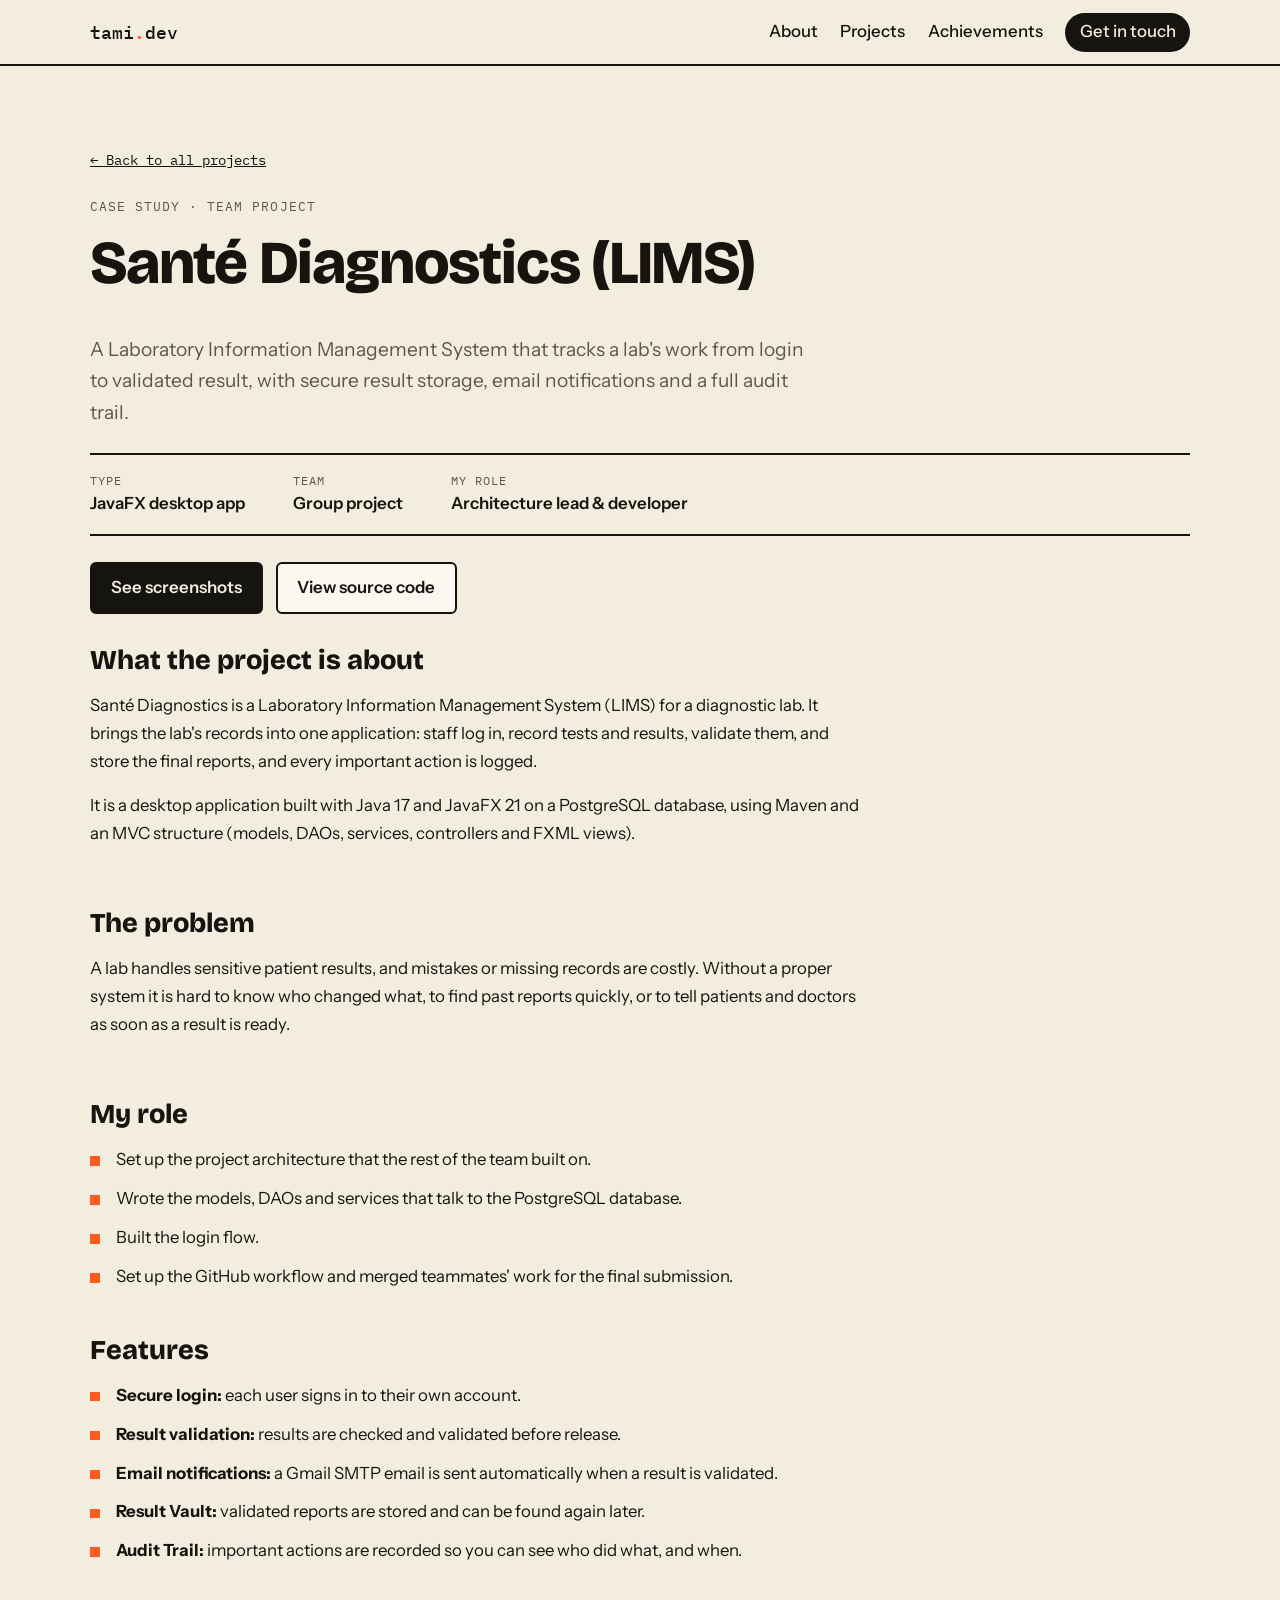
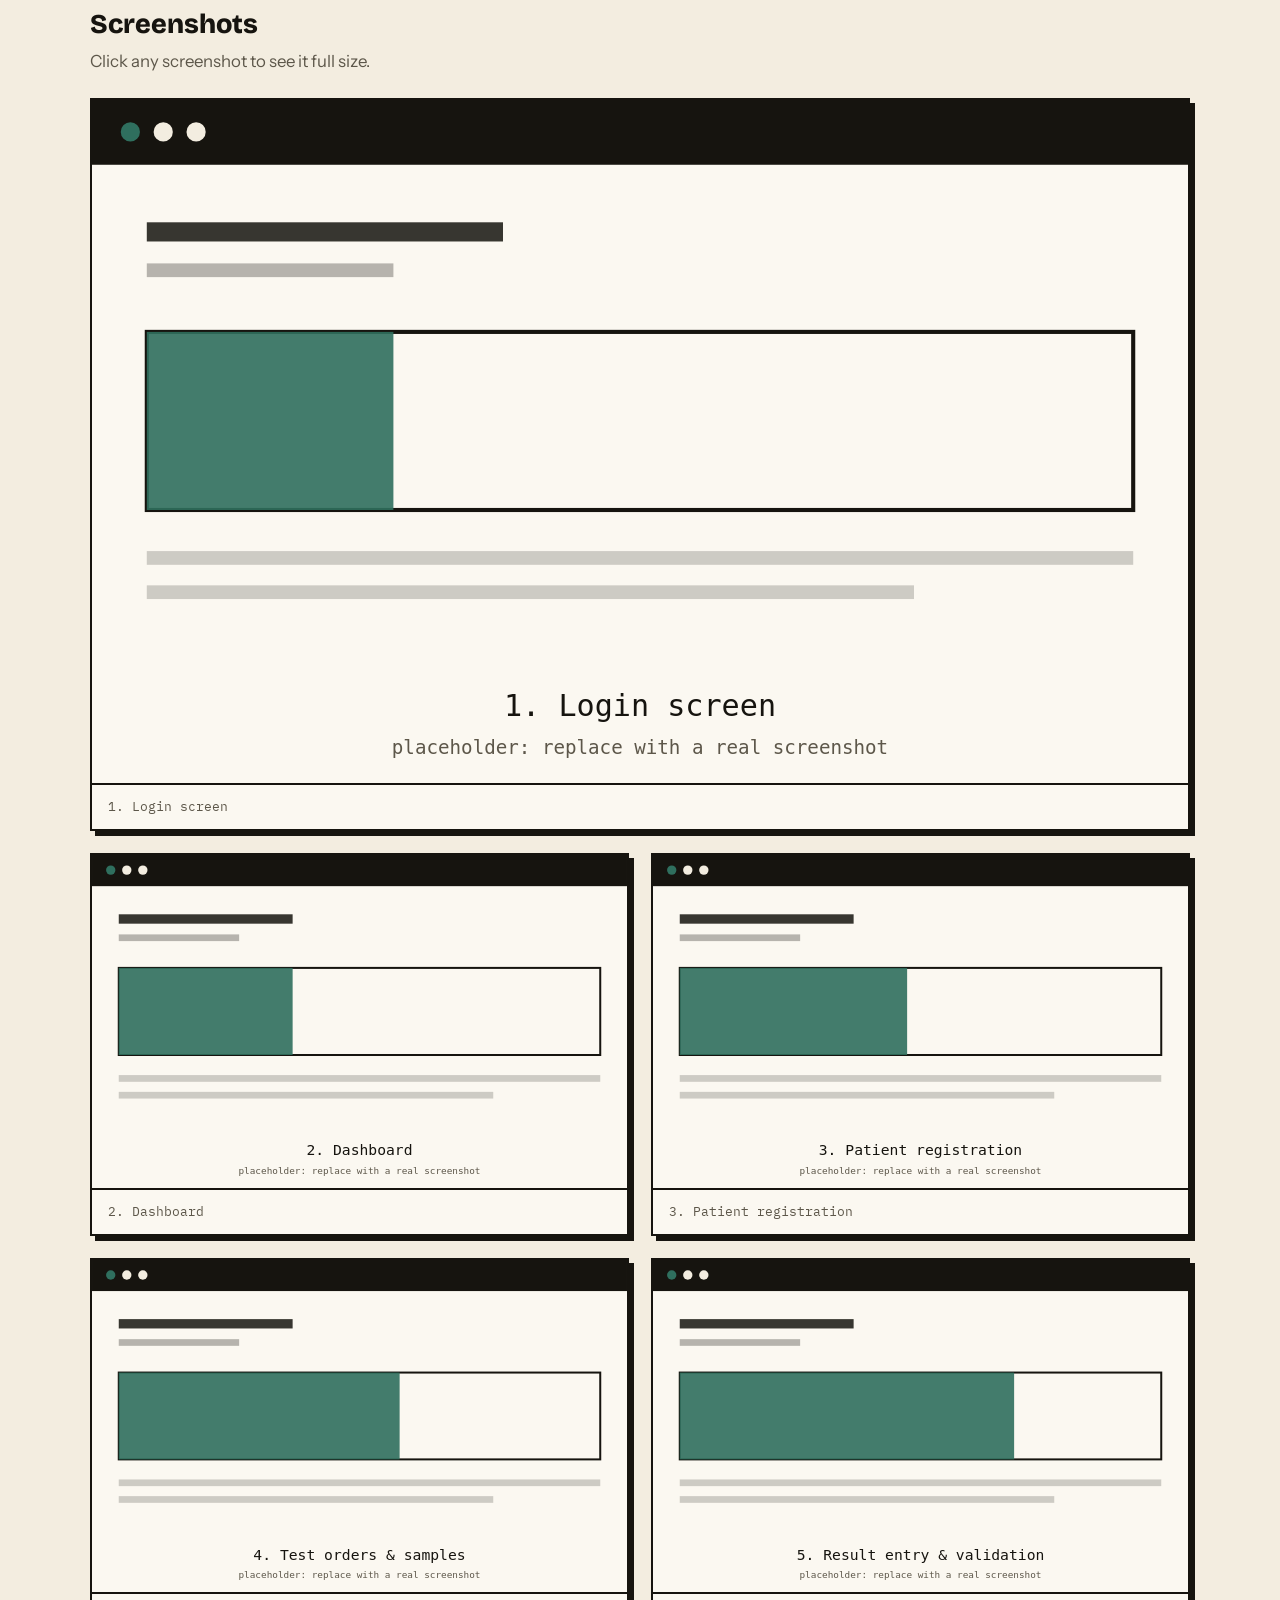
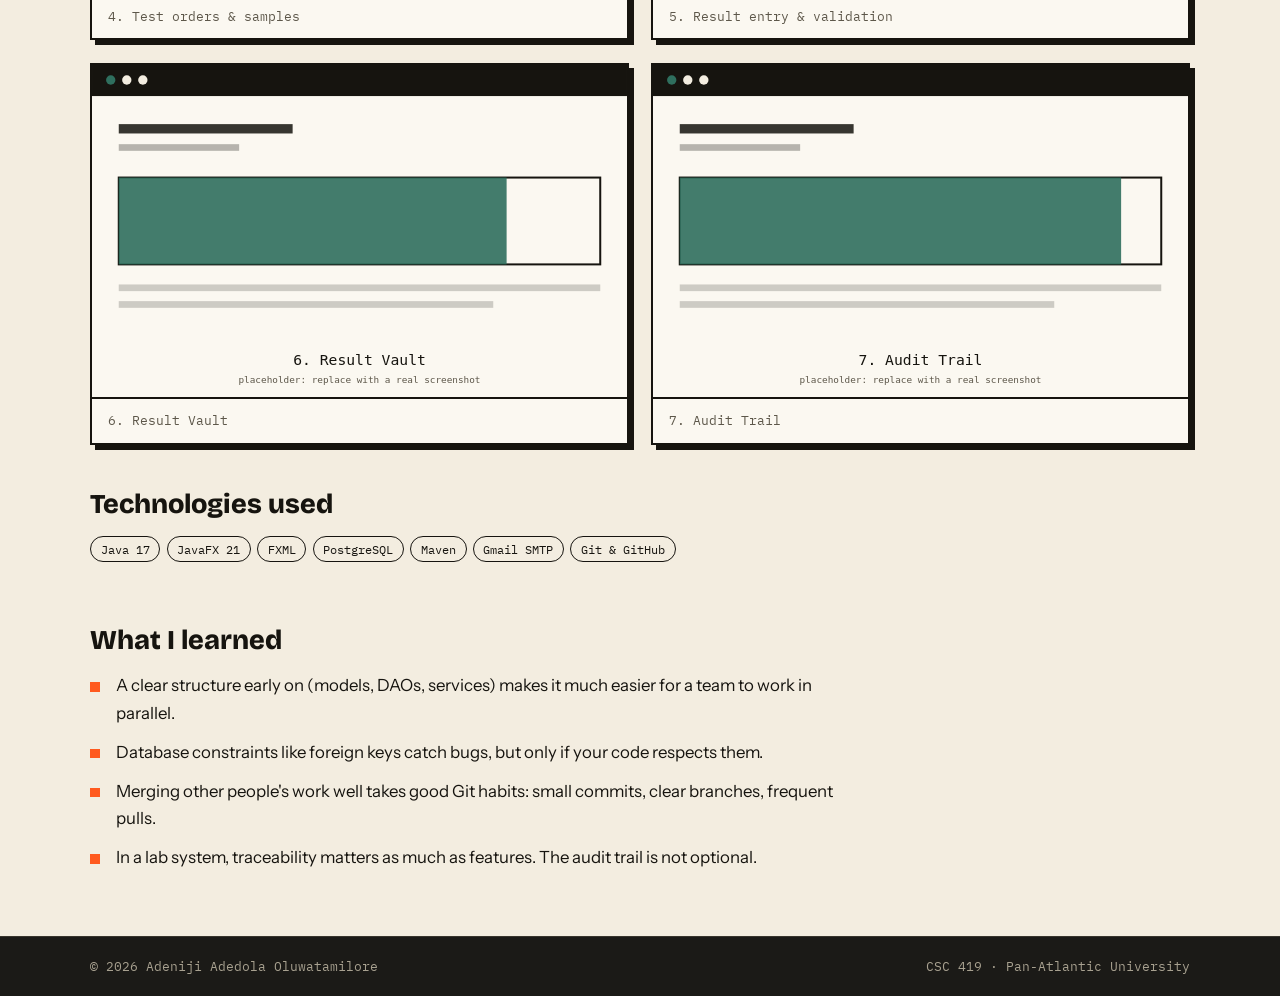
==== project-sante.html @ e52cd2a5 "Add Sante diagnostics project page" ====
<!DOCTYPE html>
<html lang="en">
<head>
  <meta charset="UTF-8">
  <meta name="viewport" content="width=device-width, initial-scale=1.0">
  <title>Santé Diagnostics (LIMS) | Tami Adeniji</title>
  <meta name="description" content="Case study: Santé Diagnostics, a JavaFX and PostgreSQL Laboratory Information Management System built as a team.">

  <link rel="preconnect" href="https://fonts.googleapis.com">
  <link rel="preconnect" href="https://fonts.gstatic.com" crossorigin>
  <link href="https://fonts.googleapis.com/css2?family=Bricolage+Grotesque:opsz,wght@12..96,500;12..96,800&family=IBM+Plex+Mono:wght@400;500&family=Instrument+Sans:wght@400;500;600&display=swap" rel="stylesheet">
  <link rel="stylesheet" href="css/style.css">
</head>
<body>

  <header class="site-header">
    <div class="wrap header-inner">
      <a href="index.html" class="logo" aria-label="Home">tami<span>.</span>dev</a>

      <button class="menu-toggle" id="menuToggle" aria-expanded="false" aria-controls="mainNav">Menu</button>

      <nav id="mainNav" class="main-nav" aria-label="Main navigation">
        <a href="index.html#about">About</a>
        <a href="index.html#projects">Projects</a>
        <a href="index.html#achievements">Achievements</a>
        <a href="index.html#contact" class="nav-cta">Get in touch</a>
      </nav>
    </div>
  </header>

  <main class="wrap">

    <!-- ============ TITLE ============ -->
    <section class="detail-hero">
      <a class="back-link" href="index.html#projects">&larr; Back to all projects</a>
      <p class="label">Case study · Team project</p>
      <h1>Santé Diagnostics (LIMS)</h1>
      <!-- EDIT: one-line summary -->
      <p class="hero-lead">
        A Laboratory Information Management System that tracks a lab's work from login to
        validated result, with secure result storage, email notifications and a full audit trail.
      </p>

      <dl class="detail-meta">
        <!-- EDIT: check these -->
        <div><dt>Type</dt><dd>JavaFX desktop app</dd></div>
        <div><dt>Team</dt><dd>Group project</dd></div>
        <div><dt>My role</dt><dd>Architecture lead &amp; developer</dd></div>
      </dl>

      <div class="hero-actions">
        <a class="btn btn-solid" href="#screenshots">See screenshots</a>
        <!-- EDIT: your real GitHub repo, or delete this line if the repo is private -->
        <a class="btn" href="https://github.com/YOUR-USERNAME/sante-diagnostics" target="_blank" rel="noopener">View source code</a>
      </div>
    </section>

    <div class="detail-body">

      <!-- ============ OVERVIEW ============ -->
      <section class="detail-block">
        <h2>What the project is about</h2>
        <!-- EDIT: rewrite in your own words -->
        <p>
          Santé Diagnostics is a Laboratory Information Management System (LIMS) for a
          diagnostic lab. It brings the lab's records into one application: staff log in,
          record tests and results, validate them, and store the final reports, and every
          important action is logged.
        </p>
        <p>
          It is a desktop application built with Java 17 and JavaFX 21 on a PostgreSQL
          database, using Maven and an MVC structure (models, DAOs, services, controllers
          and FXML views).
        </p>
      </section>

      <!-- ============ PROBLEM ============ -->
      <section class="detail-block">
        <h2>The problem</h2>
        <!-- EDIT: describe the real problem in your own words -->
        <p>
          A lab handles sensitive patient results, and mistakes or missing records are costly.
          Without a proper system it is hard to know who changed what, to find past reports
          quickly, or to tell patients and doctors as soon as a result is ready.
        </p>
      </section>

      <!-- ============ MY ROLE ============ -->
      <section class="detail-block">
        <h2>My role</h2>
        <!-- EDIT -->
        <ul class="feature-list">
          <li>Set up the project architecture that the rest of the team built on.</li>
          <li>Wrote the models, DAOs and services that talk to the PostgreSQL database.</li>
          <li>Built the login flow.</li>
          <li>Set up the GitHub workflow and merged teammates' work for the final submission.</li>
        </ul>
      </section>

      <!-- ============ FEATURES ============ -->
      <section class="detail-block">
        <h2>Features</h2>
        <ul class="feature-list">
          <!-- EDIT: copy an <li> to add a feature -->
          <li><strong>Secure login:</strong> each user signs in to their own account.</li>
          <li><strong>Result validation:</strong> results are checked and validated before release.</li>
          <li><strong>Email notifications:</strong> a Gmail SMTP email is sent automatically when a result is validated.</li>
          <li><strong>Result Vault:</strong> validated reports are stored and can be found again later.</li>
          <li><strong>Audit Trail:</strong> important actions are recorded so you can see who did what, and when.</li>
        </ul>
      </section>

      <!-- ============ SCREENSHOTS ============ -->
      <!-- EDIT: put your real screenshots in the assets folder (e.g. sante-shot-1.png)
           and change each src below to match. Change the alt and figcaption text too.
           To add another screenshot, copy a whole <figure> block. -->
      <section class="detail-block shots" id="screenshots">
        <div class="shots-head">
          <h2>Screenshots</h2>
          <p class="section-note">Click any screenshot to see it full size.</p>
        </div>

        <figure class="shot-wide">
          <img src="assets/sante-shot-1.svg" alt="Santé Diagnostics login screen" width="800" height="500" loading="lazy">
          <figcaption>1. Login screen</figcaption>
        </figure>
        <figure>
          <img src="assets/sante-shot-2.svg" alt="Main dashboard" width="800" height="500" loading="lazy">
          <figcaption>2. Dashboard</figcaption>
        </figure>
        <figure>
          <img src="assets/sante-shot-3.svg" alt="Registering a patient" width="800" height="500" loading="lazy">
          <figcaption>3. Patient registration</figcaption>
        </figure>
        <figure>
          <img src="assets/sante-shot-4.svg" alt="Test orders and samples" width="800" height="500" loading="lazy">
          <figcaption>4. Test orders &amp; samples</figcaption>
        </figure>
        <figure>
          <img src="assets/sante-shot-5.svg" alt="Entering and validating a result" width="800" height="500" loading="lazy">
          <figcaption>5. Result entry &amp; validation</figcaption>
        </figure>
        <figure>
          <img src="assets/sante-shot-6.svg" alt="The Result Vault" width="800" height="500" loading="lazy">
          <figcaption>6. Result Vault</figcaption>
        </figure>
        <figure>
          <img src="assets/sante-shot-7.svg" alt="The Audit Trail" width="800" height="500" loading="lazy">
          <figcaption>7. Audit Trail</figcaption>
        </figure>
      </section>

      <!-- ============ TECHNOLOGIES ============ -->
      <section class="detail-block">
        <h2>Technologies used</h2>
        <ul class="chips">
          <li>Java 17</li><li>JavaFX 21</li><li>FXML</li><li>PostgreSQL</li><li>Maven</li><li>Gmail SMTP</li><li>Git &amp; GitHub</li>
        </ul>
      </section>

      <!-- ============ WHAT I LEARNED ============ -->
      <section class="detail-block">
        <h2>What I learned</h2>
        <ul class="feature-list">
          <!-- EDIT: make these personal -->
          <li>A clear structure early on (models, DAOs, services) makes it much easier for a team to work in parallel.</li>
          <li>Database constraints like foreign keys catch bugs, but only if your code respects them.</li>
          <li>Merging other people's work well takes good Git habits: small commits, clear branches, frequent pulls.</li>
          <li>In a lab system, traceability matters as much as features. The audit trail is not optional.</li>
        </ul>
      </section>

    </div>
  </main>

  <footer class="site-footer">
    <div class="wrap footer-inner">
      <p>© <span id="year">2026</span> Adeniji Adedola Oluwatamilore</p>
      <p>CSC 419 · Pan-Atlantic University</p>
    </div>
  </footer>

  <script src="js/main.js"></script>
</body>
</html>
---- css/style.css ----
/* ==========================================================
   style.css  |  Tami's portfolio
   EDIT THE COLOURS HERE: change a value once and the whole
   site updates.
   ========================================================== */

:root {
  --paper: #f3ede0;      /* page background (warm paper) */
  --ink: #16140f;        /* text + borders */
  --muted: #5d574a;      /* secondary text */
  --signal: #ff5a1f;     /* accent (orange, like a router status light) */
  --rack: #1b1a17;      /* dark sections */
  --card: #fbf8f1;       /* card background */

  --font-head: "Bricolage Grotesque", Georgia, sans-serif;
  --font-body: "Instrument Sans", system-ui, sans-serif;
  --font-mono: "IBM Plex Mono", ui-monospace, monospace;

  --border: 2px solid var(--ink);
  --shadow: 5px 5px 0 var(--ink);
}

/* ---------- Reset / base ---------- */
*, *::before, *::after { box-sizing: border-box; }
html { scroll-behavior: smooth; scroll-padding-top: 80px; }
body {
  margin: 0;
  background: var(--paper);
  color: var(--ink);
  font-family: var(--font-body);
  font-size: 1.05rem;
  line-height: 1.65;
  -webkit-font-smoothing: antialiased;
}
img { max-width: 100%; height: auto; display: block; }
a { color: inherit; }
h1, h2, h3 { font-family: var(--font-head); line-height: 1.1; margin: 0 0 0.6em; }
p { margin: 0 0 1em; }
ul, ol { margin: 0; padding: 0; list-style: none; }

.wrap { width: min(1100px, 100% - 2.5rem); margin-inline: auto; }

/* ---------- Header ---------- */
.site-header {
  position: sticky; top: 0; z-index: 10;
  background: var(--paper);
  border-bottom: var(--border);
}
.header-inner {
  display: flex; align-items: center; justify-content: space-between;
  padding-block: 0.8rem; gap: 1rem;
}
.logo {
  font-family: var(--font-mono); font-weight: 500; font-size: 1.15rem;
  text-decoration: none;
}
.logo span { color: var(--signal); }

.main-nav { display: flex; align-items: center; gap: 1.4rem; font-weight: 500; }
.main-nav a { text-decoration: none; }
.main-nav a:hover { text-decoration: underline; text-underline-offset: 4px; text-decoration-thickness: 2px; }
.nav-cta {
  background: var(--ink); color: var(--paper);
  padding: 0.35rem 0.9rem; border-radius: 999px;
}
.nav-cta:hover { background: var(--signal); text-decoration: none !important; }

.menu-toggle {
  display: none;
  font: inherit; font-family: var(--font-mono); font-size: 0.9rem;
  background: none; border: var(--border); padding: 0.3rem 0.8rem; cursor: pointer;
}

/* ---------- Small shared pieces ---------- */
.label {
  font-family: var(--font-mono); font-size: 0.8rem;
  text-transform: uppercase; letter-spacing: 0.08em; color: var(--muted);
  display: flex; align-items: center; gap: 0.5rem;
}
.led {
  width: 0.65rem; height: 0.65rem; border-radius: 50%;
  background: var(--signal); box-shadow: 0 0 0 3px rgba(255, 90, 31, 0.25);
  animation: blink 1.6s infinite;
}
@keyframes blink { 50% { opacity: 0.35; } }

.btn {
  display: inline-block; text-decoration: none; font-weight: 600;
  padding: 0.65rem 1.2rem; border: var(--border); border-radius: 6px;
  background: var(--card); color: var(--ink);
  transition: transform 0.12s, box-shadow 0.12s;
}
.btn:hover { transform: translate(-2px, -2px); box-shadow: 4px 4px 0 var(--ink); }
.btn-solid { background: var(--ink); color: var(--paper); }
.btn-signal { background: var(--signal); color: var(--ink); }
.btn-light { background: transparent; color: var(--paper); border-color: var(--paper); }
.btn-light:hover { box-shadow: 4px 4px 0 var(--paper); }

/* ---------- Hero ---------- */
.hero { padding-block: clamp(3rem, 9vw, 7rem) clamp(2rem, 6vw, 4rem); }
.hero h1 { font-size: clamp(2.3rem, 7vw, 4.8rem); font-weight: 800; max-width: 15ch; letter-spacing: -0.02em; }
.hero h1 em {
  font-style: normal; color: var(--paper);
  background: var(--signal); padding: 0 0.2em; box-decoration-break: clone;
  -webkit-box-decoration-break: clone;
}
.hero-lead { max-width: 56ch; font-size: 1.2rem; color: var(--muted); }
.hero-actions { display: flex; flex-wrap: wrap; gap: 0.8rem; margin-top: 1.6rem; }

/* ---------- Sections ---------- */
.section { padding-block: clamp(2.5rem, 6vw, 4.5rem); border-top: var(--border); }
.section h2 { font-size: clamp(1.8rem, 4vw, 2.6rem); font-weight: 800; display: flex; align-items: baseline; gap: 0.8rem; margin-bottom: 1.5rem; }
.num { font-family: var(--font-mono); font-size: 0.9rem; font-weight: 500; color: var(--signal); }
.section-note { color: var(--muted); margin-top: -0.8rem; margin-bottom: 1.5rem; }

/* About */
.about-grid { display: grid; grid-template-columns: repeat(3, 1fr); gap: 1.4rem; }
.card { background: var(--card); border: var(--border); box-shadow: var(--shadow); padding: 1.4rem; }
.card h3 { font-size: 1.3rem; }
.card p:last-child { margin-bottom: 0; }

/* Skills as patch-panel ports */
.ports { display: flex; flex-wrap: wrap; gap: 0.6rem; }
.ports li {
  font-family: var(--font-mono); font-size: 0.9rem;
  border: var(--border); background: var(--card);
  padding: 0.35rem 0.8rem 0.35rem 1.7rem; position: relative;
}
.ports li::before {
  content: ""; position: absolute; left: 0.65rem; top: 50%;
  width: 0.5rem; height: 0.5rem; margin-top: -0.25rem;
  background: var(--signal); border-radius: 50%;
}

/* Projects */
.project-grid { display: grid; grid-template-columns: repeat(2, 1fr); gap: 1.8rem; }
.project {
  display: flex; flex-direction: column;
  background: var(--card); border: var(--border); box-shadow: var(--shadow);
}
.project img { width: 100%; aspect-ratio: 16 / 10; object-fit: cover; border-bottom: var(--border); }
.project-body { padding: 1.3rem; display: flex; flex-direction: column; flex: 1; }
.project h3 { font-size: 1.45rem; margin-bottom: 0.4em; }
.chips { display: flex; flex-wrap: wrap; gap: 0.4rem; margin-bottom: 1.2rem; }
.chips li {
  font-family: var(--font-mono); font-size: 0.78rem;
  border: 1.5px solid var(--ink); border-radius: 999px; padding: 0.1rem 0.6rem;
}
.project-links { display: flex; flex-wrap: wrap; gap: 0.6rem; margin-top: auto; }

/* Achievements timeline */
.timeline { border-left: var(--border); margin-left: 0.4rem; }
.timeline li { display: grid; grid-template-columns: 9rem 1fr; gap: 1rem; padding: 0 0 1.8rem 1.4rem; position: relative; }
.timeline li::before {
  content: ""; position: absolute; left: -0.55rem; top: 0.35rem;
  width: 0.9rem; height: 0.9rem; background: var(--signal); border: var(--border); border-radius: 50%;
}
.when { font-family: var(--font-mono); font-size: 0.85rem; color: var(--muted); padding-top: 0.2rem; }
.timeline h3 { font-size: 1.2rem; margin-bottom: 0.3em; }
.timeline p { margin: 0; color: var(--muted); }

/* CTA band */
.cta { background: var(--rack); color: var(--paper); padding-block: clamp(3rem, 8vw, 5.5rem); }
.cta h2 { font-size: clamp(2.2rem, 6vw, 4rem); font-weight: 800; }
.cta p { max-width: 50ch; color: #cfc8b8; }

/* Footer */
.site-footer { background: var(--rack); color: #a8a190; border-top: 1px solid #38352d; font-family: var(--font-mono); font-size: 0.8rem; }
.footer-inner { display: flex; justify-content: space-between; flex-wrap: wrap; gap: 0.5rem; padding-block: 1.2rem; }
.footer-inner p { margin: 0; }

/* ---------- Project details page ---------- */
.detail-hero { padding-block: clamp(2.5rem, 7vw, 5rem) 2rem; }
.detail-hero h1 { font-size: clamp(2.1rem, 6vw, 3.8rem); font-weight: 800; letter-spacing: -0.02em; max-width: 18ch; }
.back-link { font-family: var(--font-mono); font-size: 0.9rem; display: inline-block; margin-bottom: 1.5rem; }
.detail-meta { display: flex; flex-wrap: wrap; gap: 1.5rem 3rem; margin-block: 1.5rem; padding-block: 1rem; border-block: var(--border); }
.detail-meta dt { font-family: var(--font-mono); font-size: 0.75rem; text-transform: uppercase; letter-spacing: 0.08em; color: var(--muted); }
.detail-meta dd { margin: 0; font-weight: 600; }

.detail-body { display: grid; gap: 2.8rem; padding-bottom: 4rem; }
.detail-block { max-width: 70ch; }
.detail-block h2 { font-size: 1.7rem; font-weight: 800; }
.feature-list { display: grid; gap: 0.7rem; }
.feature-list li { padding-left: 1.6rem; position: relative; }
.feature-list li::before { content: ""; position: absolute; left: 0; top: 0.6em; width: 0.6rem; height: 0.6rem; background: var(--signal); }
.shots { display: grid; grid-template-columns: repeat(2, 1fr); gap: 1.4rem; max-width: none; }
.shots figure { margin: 0; border: var(--border); background: var(--card); box-shadow: var(--shadow); }
.shots img { width: 100%; aspect-ratio: 16 / 10; object-fit: cover; border-bottom: var(--border); }
.shots figcaption { padding: 0.7rem 1rem; font-family: var(--font-mono); font-size: 0.82rem; color: var(--muted); }
.shots-head, .shot-wide { grid-column: 1 / -1; }
.shots-head h2 { margin-bottom: 0.3em; }
.shots-head .section-note { margin: 0; }
.shots img { cursor: zoom-in; transition: opacity 0.15s; }
.shots img:hover { opacity: 0.9; }

/* ---------- Screenshot viewer (dark backdrop) ---------- */
.lightbox {
  position: fixed; inset: 0; z-index: 100;
  display: none; align-items: center; justify-content: center;
  padding: clamp(1rem, 4vw, 3rem);
  background: rgba(22, 20, 15, 0.88);
  -webkit-backdrop-filter: blur(6px); backdrop-filter: blur(6px);
}
.lightbox.open { display: flex; animation: fade-in 0.2s ease; }
@keyframes fade-in { from { opacity: 0; } }
.lightbox figure { margin: 0; max-width: min(1100px, 100%); }
.lightbox img {
  max-height: 78vh; width: auto; margin-inline: auto;
  border: 2px solid var(--paper); box-shadow: 8px 8px 0 var(--signal);
  background: var(--card);
}
.lightbox figcaption { margin-top: 1rem; text-align: center; color: var(--paper); font-family: var(--font-mono); font-size: 0.9rem; }
.lightbox button {
  position: absolute; font: inherit; font-family: var(--font-mono); font-size: 1.1rem;
  background: var(--paper); color: var(--ink); border: var(--border); border-radius: 6px;
  width: 2.8rem; height: 2.8rem; cursor: pointer;
}
.lightbox button:hover { background: var(--signal); }
.lb-close { top: 1rem; right: 1rem; }
.lb-prev { left: 1rem; top: 50%; transform: translateY(-50%); }
.lb-next { right: 1rem; top: 50%; transform: translateY(-50%); }
body.no-scroll { overflow: hidden; }

/* ---------- Tablet ---------- */
@media (max-width: 900px) {
  .about-grid { grid-template-columns: 1fr; }
  .project-grid { grid-template-columns: 1fr; }
}

/* ---------- Mobile ---------- */
@media (max-width: 700px) {
  .menu-toggle { display: block; }
  .main-nav {
    display: none; position: absolute; left: 0; right: 0; top: 100%;
    flex-direction: column; align-items: flex-start; gap: 0;
    background: var(--paper); border-bottom: var(--border);
    padding: 0.5rem 1.25rem 1rem;
  }
  .main-nav.open { display: flex; }
  .main-nav a { padding: 0.6rem 0; width: 100%; }
  .nav-cta { width: auto !important; margin-top: 0.4rem; }

  .timeline li { grid-template-columns: 1fr; gap: 0.2rem; }
  .shots { grid-template-columns: 1fr; }
  .lb-prev, .lb-next { top: auto; bottom: 1rem; transform: none; }
  .hero-actions .btn, .project-links .btn { flex: 1 1 auto; text-align: center; }
}

@media (prefers-reduced-motion: reduce) {
  html { scroll-behavior: auto; }
  .led { animation: none; }
  .btn { transition: none; }
}
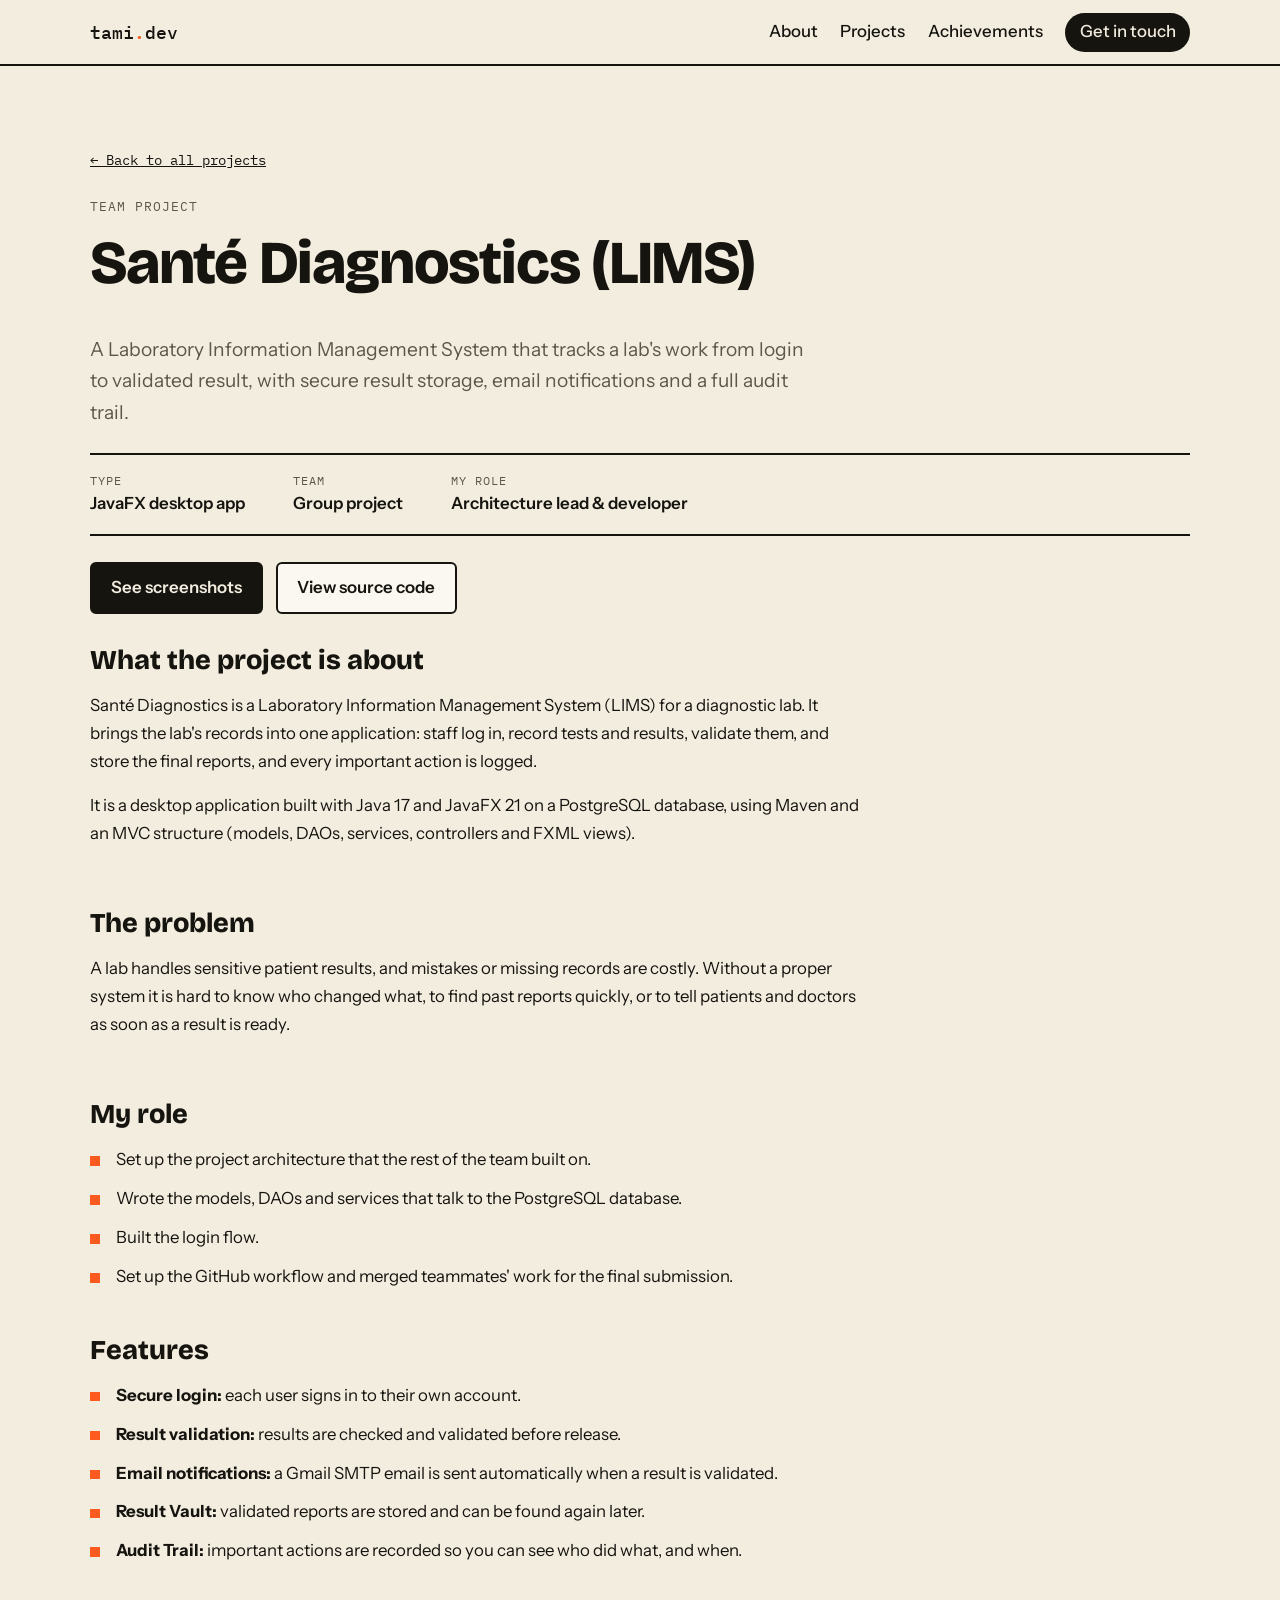
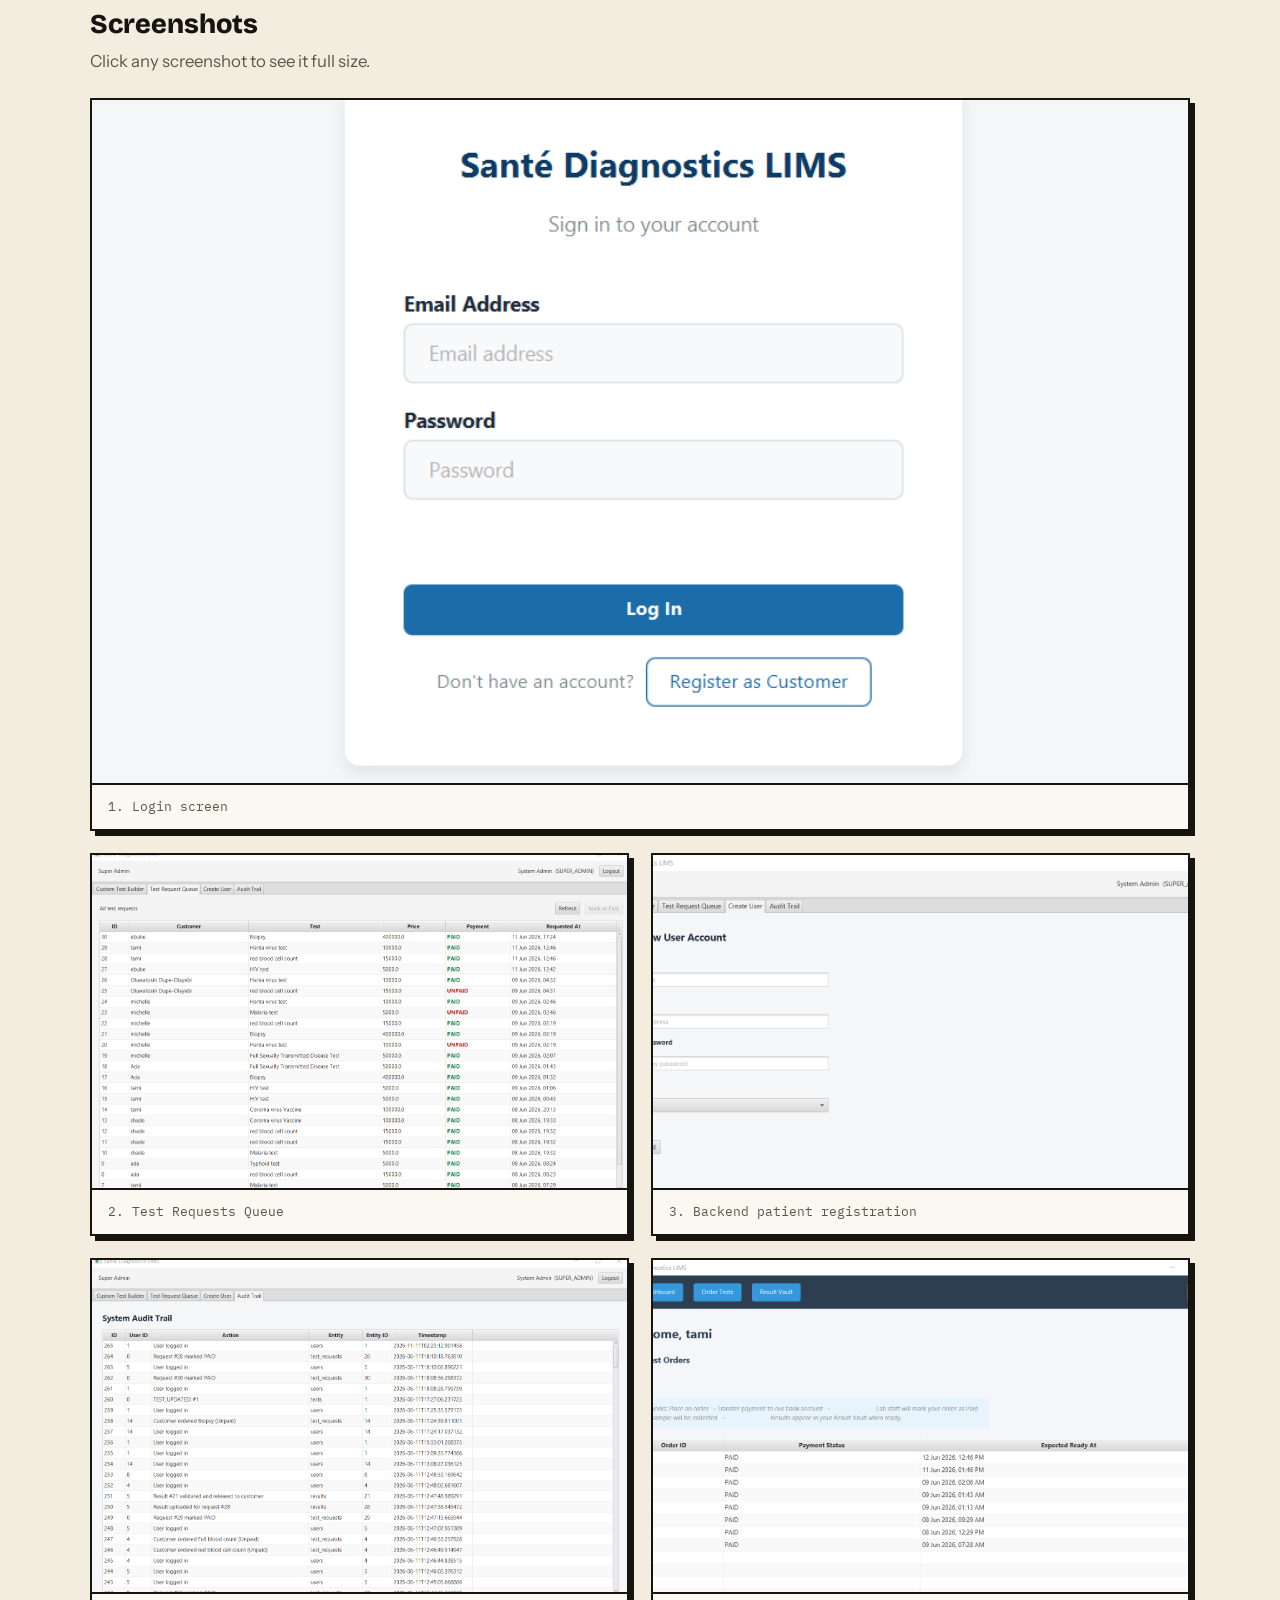
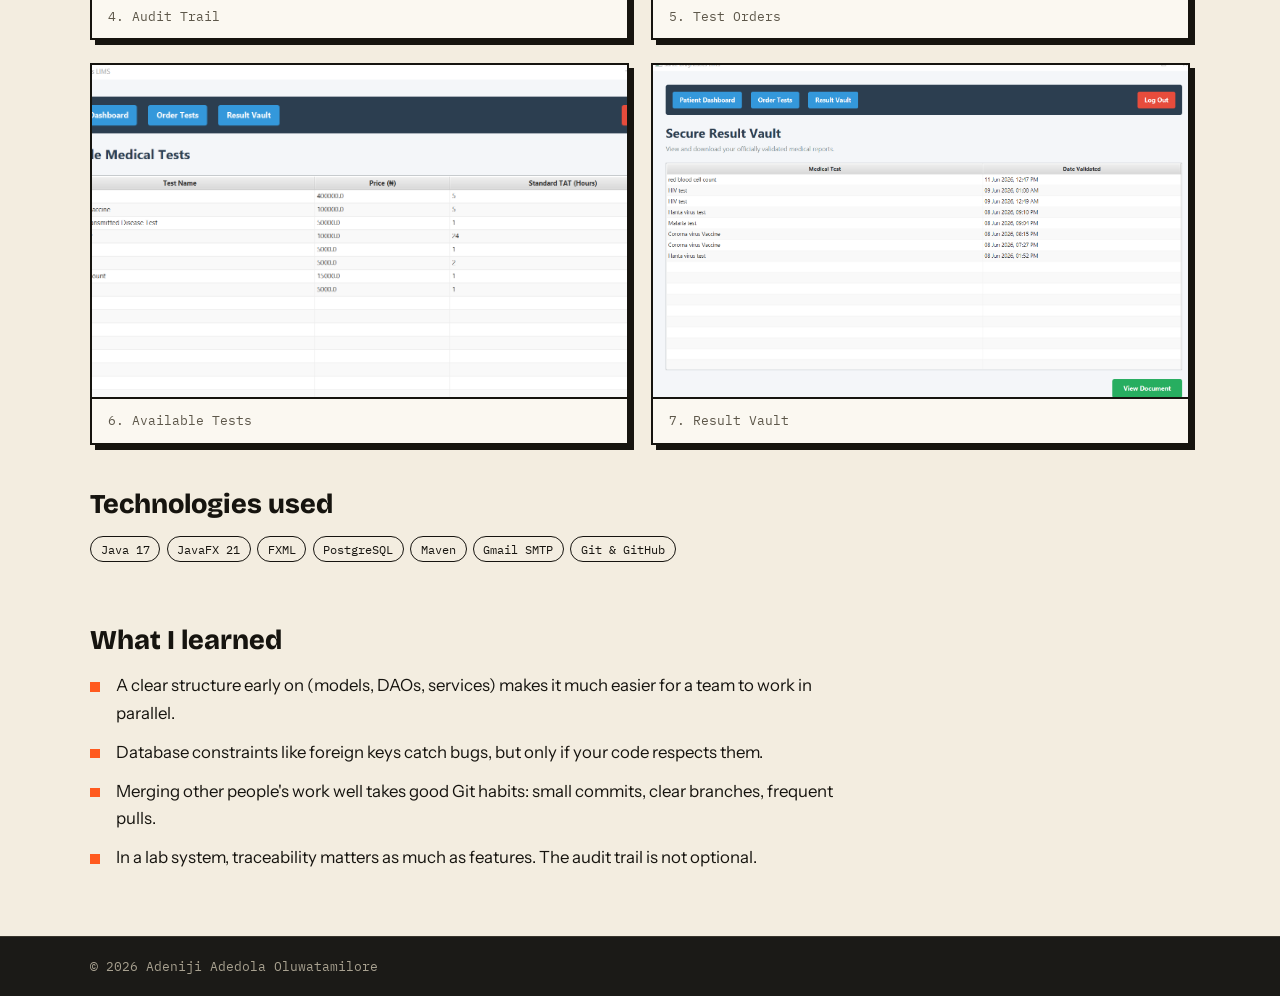
==== commit e1e4b173: "Greedy pig added" ====
--- a/project-sante.html
+++ b/project-sante.html
@@ -30,19 +30,16 @@
 
   <main class="wrap">
 
-    <!-- ============ TITLE ============ -->
     <section class="detail-hero">
       <a class="back-link" href="index.html#projects">&larr; Back to all projects</a>
-      <p class="label">Case study · Team project</p>
+      <p class="label">Team project</p>
       <h1>Santé Diagnostics (LIMS)</h1>
-      <!-- EDIT: one-line summary -->
       <p class="hero-lead">
         A Laboratory Information Management System that tracks a lab's work from login to
         validated result, with secure result storage, email notifications and a full audit trail.
       </p>
 
       <dl class="detail-meta">
-        <!-- EDIT: check these -->
         <div><dt>Type</dt><dd>JavaFX desktop app</dd></div>
         <div><dt>Team</dt><dd>Group project</dd></div>
         <div><dt>My role</dt><dd>Architecture lead &amp; developer</dd></div>
@@ -50,17 +47,14 @@
 
       <div class="hero-actions">
         <a class="btn btn-solid" href="#screenshots">See screenshots</a>
-        <!-- EDIT: your real GitHub repo, or delete this line if the repo is private -->
-        <a class="btn" href="https://github.com/YOUR-USERNAME/sante-diagnostics" target="_blank" rel="noopener">View source code</a>
+        <a class="btn" href="https://github.com/aadeniji600/sante-lims" target="_blank" rel="noopener">View source code</a>
       </div>
     </section>
 
     <div class="detail-body">
 
-      <!-- ============ OVERVIEW ============ -->
       <section class="detail-block">
         <h2>What the project is about</h2>
-        <!-- EDIT: rewrite in your own words -->
         <p>
           Santé Diagnostics is a Laboratory Information Management System (LIMS) for a
           diagnostic lab. It brings the lab's records into one application: staff log in,
@@ -74,10 +68,8 @@
         </p>
       </section>
 
-      <!-- ============ PROBLEM ============ -->
       <section class="detail-block">
         <h2>The problem</h2>
-        <!-- EDIT: describe the real problem in your own words -->
         <p>
           A lab handles sensitive patient results, and mistakes or missing records are costly.
           Without a proper system it is hard to know who changed what, to find past reports
@@ -85,10 +77,8 @@
         </p>
       </section>
 
-      <!-- ============ MY ROLE ============ -->
       <section class="detail-block">
         <h2>My role</h2>
-        <!-- EDIT -->
         <ul class="feature-list">
           <li>Set up the project architecture that the rest of the team built on.</li>
           <li>Wrote the models, DAOs and services that talk to the PostgreSQL database.</li>
@@ -97,11 +87,9 @@
         </ul>
       </section>
 
-      <!-- ============ FEATURES ============ -->
       <section class="detail-block">
         <h2>Features</h2>
         <ul class="feature-list">
-          <!-- EDIT: copy an <li> to add a feature -->
           <li><strong>Secure login:</strong> each user signs in to their own account.</li>
           <li><strong>Result validation:</strong> results are checked and validated before release.</li>
           <li><strong>Email notifications:</strong> a Gmail SMTP email is sent automatically when a result is validated.</li>
@@ -110,10 +98,6 @@
         </ul>
       </section>
 
-      <!-- ============ SCREENSHOTS ============ -->
-      <!-- EDIT: put your real screenshots in the assets folder (e.g. sante-shot-1.png)
-           and change each src below to match. Change the alt and figcaption text too.
-           To add another screenshot, copy a whole <figure> block. -->
       <section class="detail-block shots" id="screenshots">
         <div class="shots-head">
           <h2>Screenshots</h2>
@@ -121,36 +105,35 @@
         </div>
 
         <figure class="shot-wide">
-          <img src="assets/sante-shot-1.svg" alt="Santé Diagnostics login screen" width="800" height="500" loading="lazy">
+          <img src="assets/lims-cover.png" alt="Santé Diagnostics login screen" width="800" height="500" loading="lazy">
           <figcaption>1. Login screen</figcaption>
         </figure>
         <figure>
-          <img src="assets/sante-shot-2.svg" alt="Main dashboard" width="800" height="500" loading="lazy">
-          <figcaption>2. Dashboard</figcaption>
+          <img src="assets/sante-shot-2.png" alt="Main dashboard" width="800" height="500" loading="lazy">
+          <figcaption>2. Test Requests Queue</figcaption>
         </figure>
         <figure>
-          <img src="assets/sante-shot-3.svg" alt="Registering a patient" width="800" height="500" loading="lazy">
-          <figcaption>3. Patient registration</figcaption>
+          <img src="assets/sante-shot-3.png" alt="Registering a patient" width="800" height="500" loading="lazy">
+          <figcaption>3. Backend patient registration</figcaption>
         </figure>
         <figure>
-          <img src="assets/sante-shot-4.svg" alt="Test orders and samples" width="800" height="500" loading="lazy">
-          <figcaption>4. Test orders &amp; samples</figcaption>
+          <img src="assets/sante-shot-4.png" alt="Test orders and samples" width="800" height="500" loading="lazy">
+          <figcaption>4. Audit Trail</figcaption>
         </figure>
         <figure>
-          <img src="assets/sante-shot-5.svg" alt="Entering and validating a result" width="800" height="500" loading="lazy">
-          <figcaption>5. Result entry &amp; validation</figcaption>
+          <img src="assets/sante-shot-5.png" alt="Entering and validating a result" width="800" height="500" loading="lazy">
+          <figcaption>5. Test Orders</figcaption>
         </figure>
         <figure>
-          <img src="assets/sante-shot-6.svg" alt="The Result Vault" width="800" height="500" loading="lazy">
-          <figcaption>6. Result Vault</figcaption>
+          <img src="assets/sante-shot-6.png" alt="The Result Vault" width="800" height="500" loading="lazy">
+          <figcaption>6. Available Tests</figcaption>
         </figure>
         <figure>
-          <img src="assets/sante-shot-7.svg" alt="The Audit Trail" width="800" height="500" loading="lazy">
-          <figcaption>7. Audit Trail</figcaption>
+          <img src="assets/sante-shot-7.png" alt="The Audit Trail" width="800" height="500" loading="lazy">
+          <figcaption>7. Result Vault</figcaption>
         </figure>
       </section>
 
-      <!-- ============ TECHNOLOGIES ============ -->
       <section class="detail-block">
         <h2>Technologies used</h2>
         <ul class="chips">
@@ -158,11 +141,9 @@
         </ul>
       </section>
 
-      <!-- ============ WHAT I LEARNED ============ -->
       <section class="detail-block">
         <h2>What I learned</h2>
         <ul class="feature-list">
-          <!-- EDIT: make these personal -->
           <li>A clear structure early on (models, DAOs, services) makes it much easier for a team to work in parallel.</li>
           <li>Database constraints like foreign keys catch bugs, but only if your code respects them.</li>
           <li>Merging other people's work well takes good Git habits: small commits, clear branches, frequent pulls.</li>
@@ -176,7 +157,6 @@
   <footer class="site-footer">
     <div class="wrap footer-inner">
       <p>© <span id="year">2026</span> Adeniji Adedola Oluwatamilore</p>
-      <p>CSC 419 · Pan-Atlantic University</p>
     </div>
   </footer>
 
